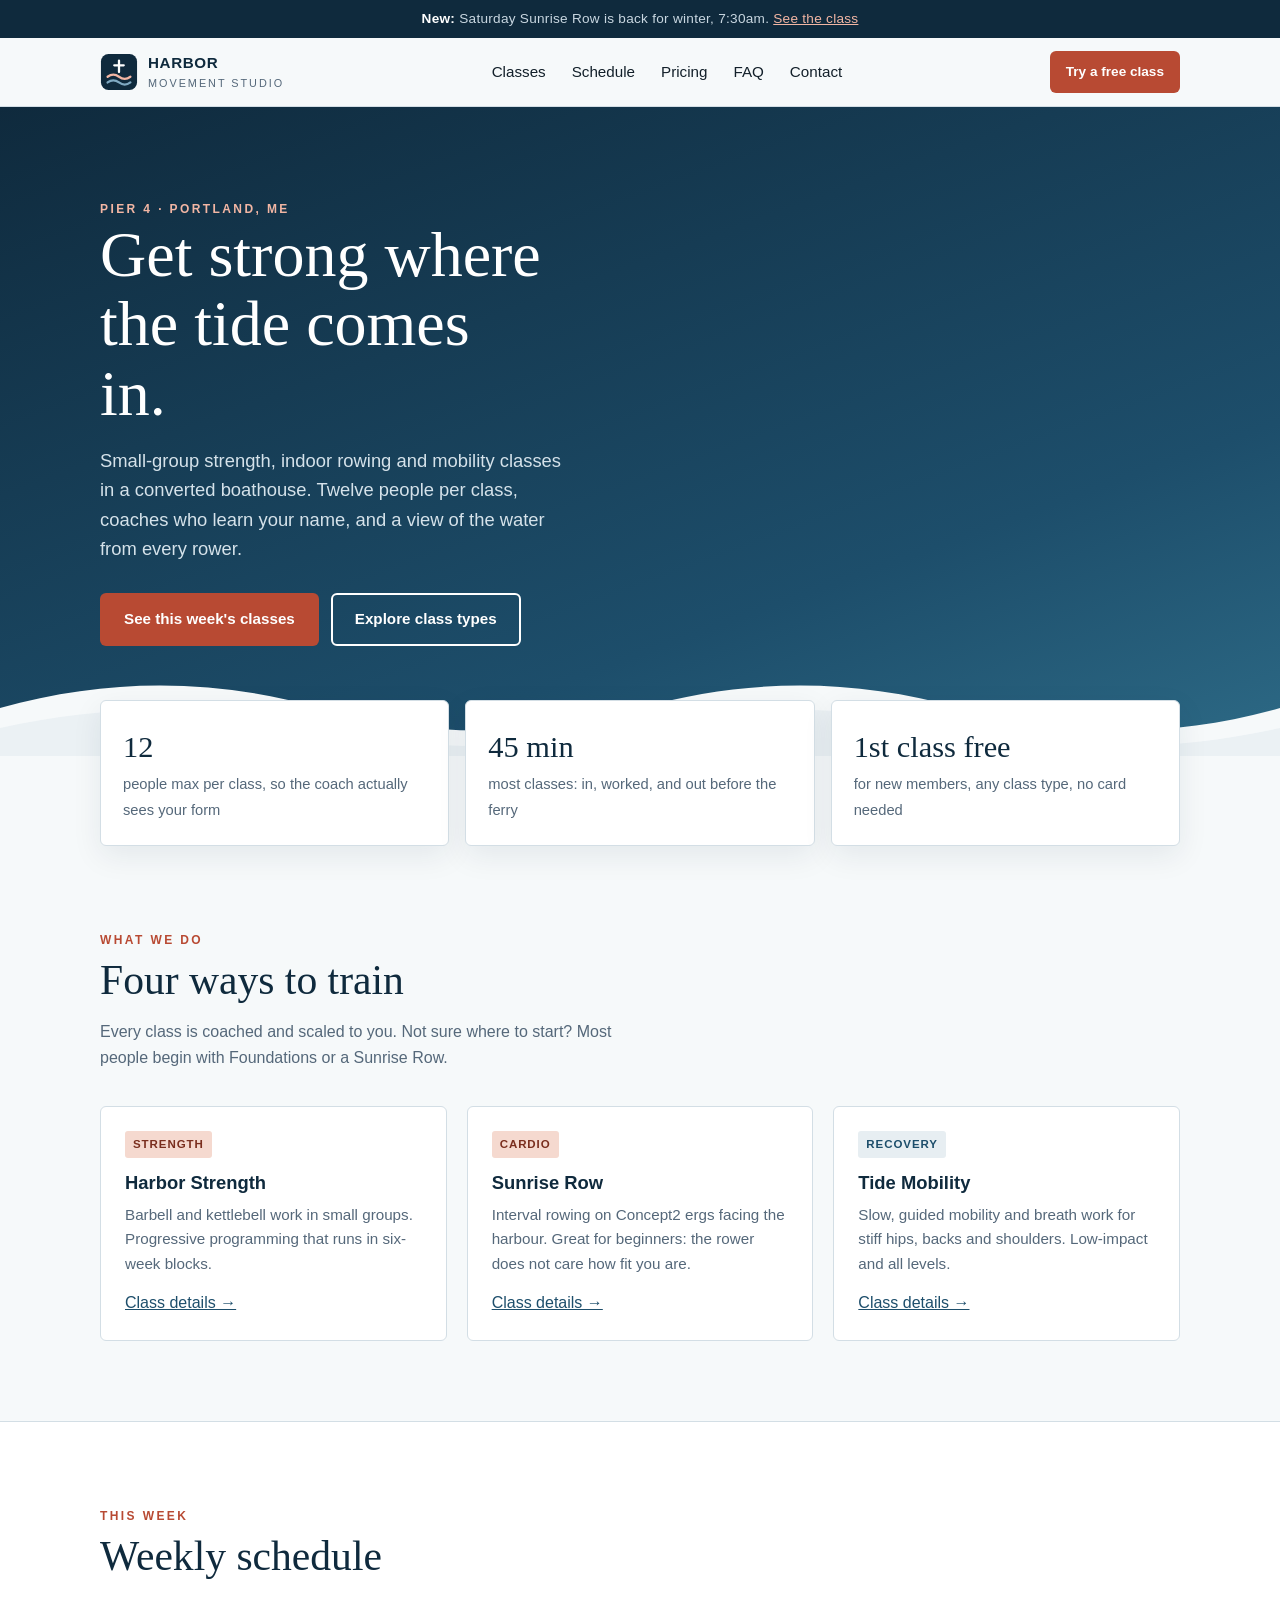
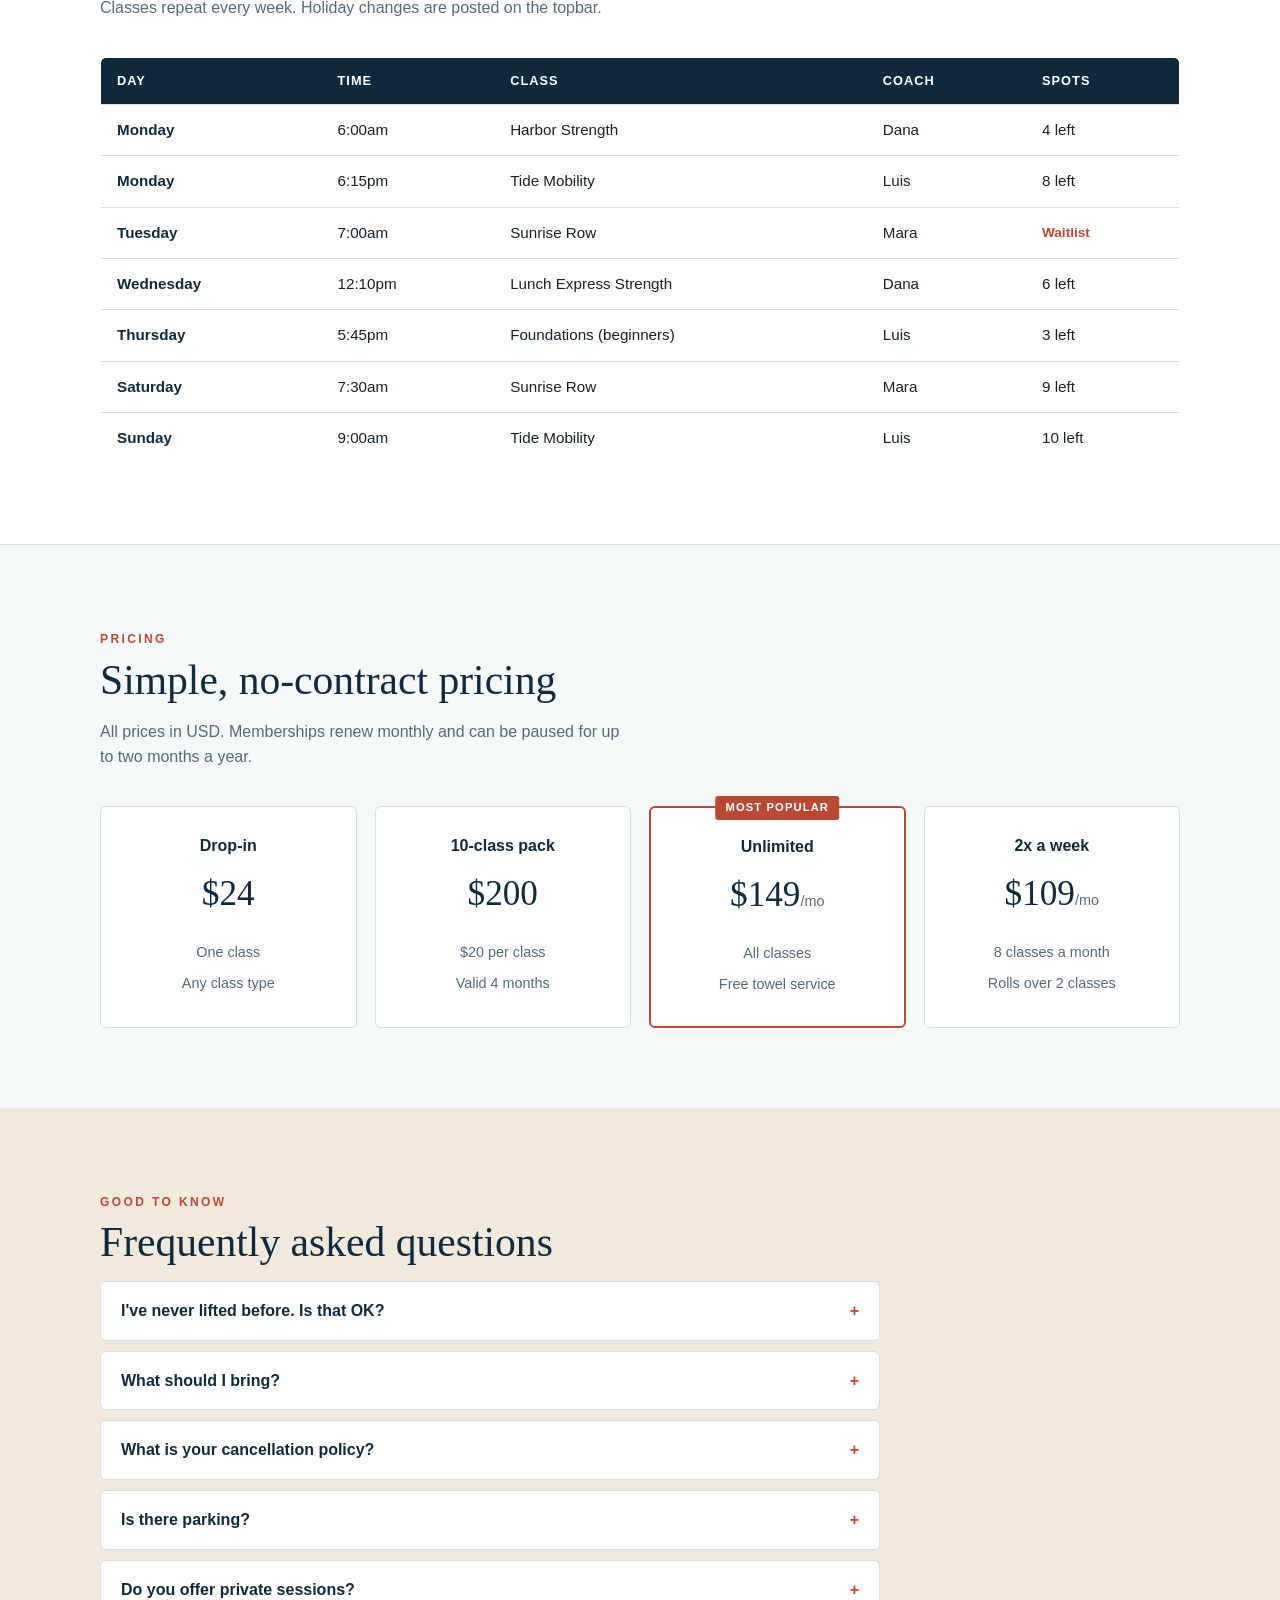
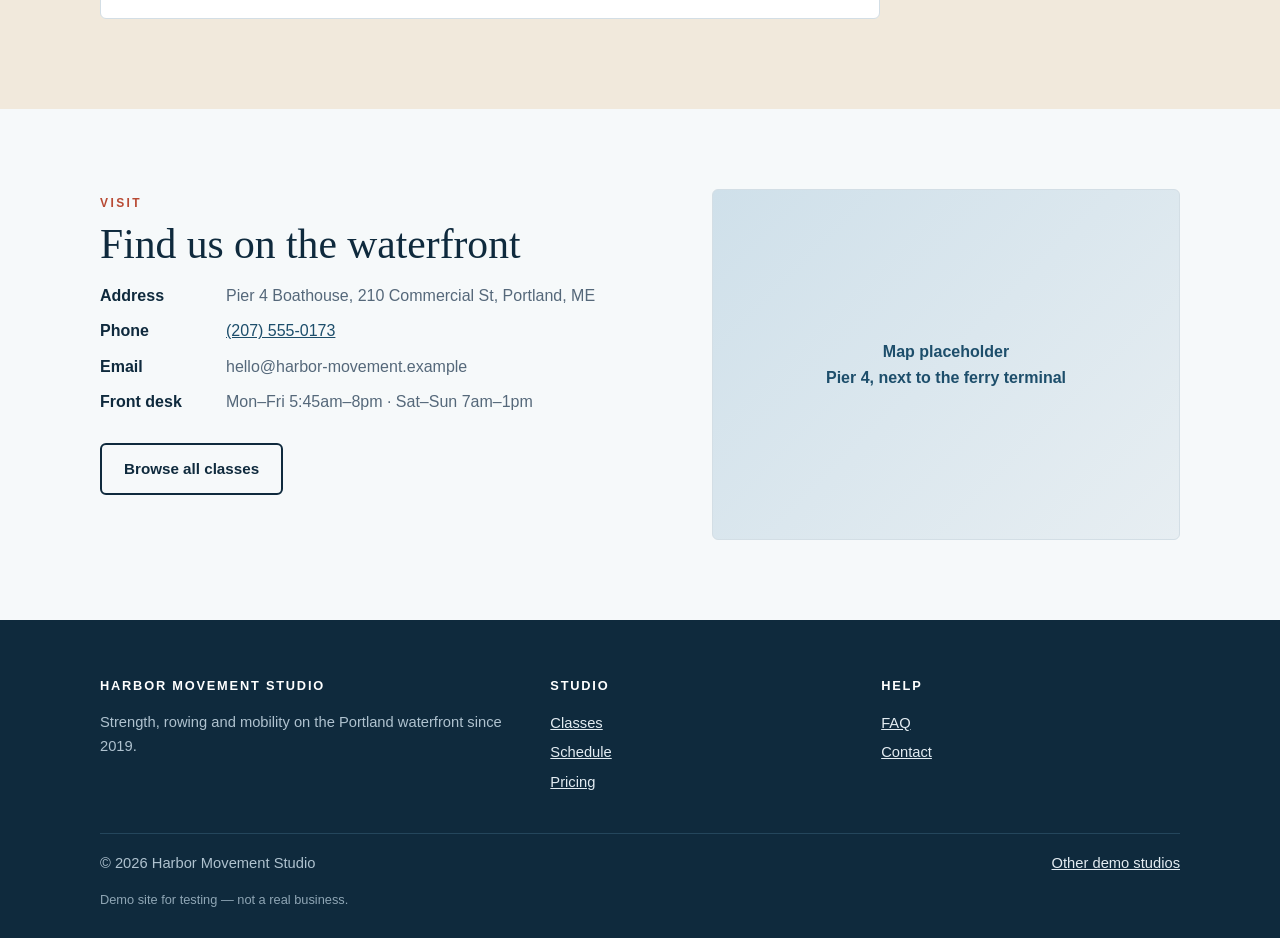
==== harbor/index.html @ f2c1996c "Add Harbor and Riverside pages for the ai-600 test environment" ====
<!doctype html>
<html lang="en">
<head>
<meta charset="utf-8">
<meta name="viewport" content="width=device-width, initial-scale=1">
<meta name="robots" content="noindex">
<title>Harbor Movement Studio — Strength, Rowing &amp; Mobility on the Waterfront</title>
<meta name="description" content="Small-group strength, indoor rowing and mobility classes by the harbour. First class free.">
<link rel="stylesheet" href="style.css">
</head>
<body>

<div class="topbar"><strong>New:</strong> Saturday Sunrise Row is back for winter, 7:30am. <a href="classes.html#row" style="color:#F2B6A4">See the class</a></div>

<header class="nav">
  <div class="wrap nav-row">
    <a class="brand" href="index.html" aria-label="Harbor Movement Studio home">
      <svg width="38" height="38" viewBox="0 0 40 40" aria-hidden="true"><rect x="1" y="1" width="38" height="38" rx="8" fill="#0F2A3D"/><path d="M8 25c4-3 8-3 12 0s8 3 12 0" fill="none" stroke="#F2B6A4" stroke-width="2.4" stroke-linecap="round"/><path d="M8 31c4-3 8-3 12 0s8 3 12 0" fill="none" stroke="#7FA9C2" stroke-width="2.4" stroke-linecap="round"/><path d="M20 8v12M15 13h10" stroke="#fff" stroke-width="2.4" stroke-linecap="round"/></svg>
      <span>Harbor<small>Movement Studio</small></span>
    </a>
    <button class="burger" id="burger" aria-label="Menu" aria-expanded="false" aria-controls="menu"><svg width="24" height="24" viewBox="0 0 24 24" fill="none" stroke="currentColor" stroke-width="2"><path d="M4 7h16M4 12h16M4 17h16"/></svg></button>
    <ul class="links" id="menu">
      <li><a href="classes.html">Classes</a></li>
      <li><a href="#schedule">Schedule</a></li>
      <li><a href="#pricing">Pricing</a></li>
      <li><a href="#faq">FAQ</a></li>
      <li><a href="#contact">Contact</a></li>
    </ul>
    <a class="btn btn-coral btn-sm" href="#pricing">Try a free class</a>
  </div>
</header>

<main>
<section class="hero" style="padding:0">
  <div class="wrap">
    <span class="kicker">Pier 4 · Portland, ME</span>
    <h1>Get strong where the tide comes in.</h1>
    <p>Small-group strength, indoor rowing and mobility classes in a converted boathouse. Twelve people per class, coaches who learn your name, and a view of the water from every rower.</p>
    <div class="ctas">
      <a class="btn btn-coral" href="#schedule">See this week's classes</a>
      <a class="btn btn-line" href="classes.html">Explore class types</a>
    </div>
  </div>
  <svg class="waves" viewBox="0 0 1440 120" preserveAspectRatio="none" aria-hidden="true"><path d="M0 70c120-30 240-30 360 0s240 30 360 0 240-30 360 0 240 30 360 0v50H0z" fill="#F6F9FA"/><path d="M0 90c120-24 240-24 360 0s240 24 360 0 240-24 360 0 240 24 360 0v30H0z" fill="#E7EEF2" opacity=".7"/></svg>
</section>

<div class="wrap">
  <div class="stats">
    <div class="stat"><b>12</b><span>people max per class, so the coach actually sees your form</span></div>
    <div class="stat"><b>45 min</b><span>most classes: in, worked, and out before the ferry</span></div>
    <div class="stat"><b>1st class free</b><span>for new members, any class type, no card needed</span></div>
  </div>
</div>

<section id="classes">
  <div class="wrap">
    <span class="kicker">What we do</span>
    <h2>Four ways to train</h2>
    <p class="lead">Every class is coached and scaled to you. Not sure where to start? Most people begin with Foundations or a Sunrise Row.</p>
    <div class="cards">
      <div class="card"><span class="tag">Strength</span><h3>Harbor Strength</h3><p>Barbell and kettlebell work in small groups. Progressive programming that runs in six-week blocks.</p><a href="classes.html#strength">Class details →</a></div>
      <div class="card"><span class="tag">Cardio</span><h3>Sunrise Row</h3><p>Interval rowing on Concept2 ergs facing the harbour. Great for beginners: the rower does not care how fit you are.</p><a href="classes.html#row">Class details →</a></div>
      <div class="card"><span class="tag calm">Recovery</span><h3>Tide Mobility</h3><p>Slow, guided mobility and breath work for stiff hips, backs and shoulders. Low-impact and all levels.</p><a href="classes.html#mobility">Class details →</a></div>
    </div>
  </div>
</section>

<section class="alt" id="schedule">
  <div class="wrap">
    <span class="kicker">This week</span>
    <h2>Weekly schedule</h2>
    <p class="lead">Classes repeat every week. Holiday changes are posted on the topbar.</p>
    <div class="table-scroll">
      <table class="sched">
        <thead><tr><th>Day</th><th>Time</th><th>Class</th><th>Coach</th><th>Spots</th></tr></thead>
        <tbody>
          <tr><td class="day">Monday</td><td>6:00am</td><td>Harbor Strength</td><td>Dana</td><td>4 left</td></tr>
          <tr><td class="day">Monday</td><td>6:15pm</td><td>Tide Mobility</td><td>Luis</td><td>8 left</td></tr>
          <tr><td class="day">Tuesday</td><td>7:00am</td><td>Sunrise Row</td><td>Mara</td><td class="full">Waitlist</td></tr>
          <tr><td class="day">Wednesday</td><td>12:10pm</td><td>Lunch Express Strength</td><td>Dana</td><td>6 left</td></tr>
          <tr><td class="day">Thursday</td><td>5:45pm</td><td>Foundations (beginners)</td><td>Luis</td><td>3 left</td></tr>
          <tr><td class="day">Saturday</td><td>7:30am</td><td>Sunrise Row</td><td>Mara</td><td>9 left</td></tr>
          <tr><td class="day">Sunday</td><td>9:00am</td><td>Tide Mobility</td><td>Luis</td><td>10 left</td></tr>
        </tbody>
      </table>
    </div>
  </div>
</section>

<section id="pricing">
  <div class="wrap">
    <span class="kicker">Pricing</span>
    <h2>Simple, no-contract pricing</h2>
    <p class="lead">All prices in USD. Memberships renew monthly and can be paused for up to two months a year.</p>
    <div class="prices">
      <div class="price"><h3>Drop-in</h3><div class="amt">$24</div><ul><li>One class</li><li>Any class type</li></ul></div>
      <div class="price"><h3>10-class pack</h3><div class="amt">$200</div><ul><li>$20 per class</li><li>Valid 4 months</li></ul></div>
      <div class="price best"><h3>Unlimited</h3><div class="amt">$149<small>/mo</small></div><ul><li>All classes</li><li>Free towel service</li></ul></div>
      <div class="price"><h3>2x a week</h3><div class="amt">$109<small>/mo</small></div><ul><li>8 classes a month</li><li>Rolls over 2 classes</li></ul></div>
    </div>
  </div>
</section>

<section class="sand" id="faq">
  <div class="wrap">
    <span class="kicker">Good to know</span>
    <h2>Frequently asked questions</h2>
    <div class="faq">
      <details><summary>I've never lifted before. Is that OK?</summary><p>Yes. Start with Foundations on Thursday evenings: it teaches the basic lifts with light weights, and our coaches scale every other class too.</p></details>
      <details><summary>What should I bring?</summary><p>Comfortable clothes, indoor trainers and a water bottle. We have lockers, showers and towels.</p></details>
      <details><summary>What is your cancellation policy?</summary><p>Cancel up to 8 hours before class for a full credit back. Late cancellations and no-shows use the class from your pack or count against your monthly classes.</p></details>
      <details><summary>Is there parking?</summary><p>Two-hour street parking on Commercial St, plus the Pier 4 lot ($2/hour). Bike racks are by the front door.</p></details>
      <details><summary>Do you offer private sessions?</summary><p>Yes, one-on-one and small-group private coaching. Send us a message and a coach will get back to you within a day.</p></details>
    </div>
  </div>
</section>

<section id="contact">
  <div class="wrap contact">
    <div>
      <span class="kicker">Visit</span>
      <h2>Find us on the waterfront</h2>
      <dl>
        <dt>Address</dt><dd>Pier 4 Boathouse, 210 Commercial St, Portland, ME</dd>
        <dt>Phone</dt><dd><a href="tel:+12075550173">(207) 555-0173</a></dd>
        <dt>Email</dt><dd>hello@harbor-movement.example</dd>
        <dt>Front desk</dt><dd>Mon–Fri 5:45am–8pm · Sat–Sun 7am–1pm</dd>
      </dl>
      <p style="margin-top:28px"><a class="btn btn-line-dark" href="classes.html">Browse all classes</a></p>
    </div>
    <div class="mapbox">Map placeholder<br>Pier 4, next to the ferry terminal</div>
  </div>
</section>
</main>

<footer class="site">
  <div class="wrap">
    <div class="foot-grid">
      <div>
        <h4>Harbor Movement Studio</h4>
        <p>Strength, rowing and mobility on the Portland waterfront since 2019.</p>
      </div>
      <div>
        <h4>Studio</h4>
        <ul><li><a href="classes.html">Classes</a></li><li><a href="#schedule">Schedule</a></li><li><a href="#pricing">Pricing</a></li></ul>
      </div>
      <div>
        <h4>Help</h4>
        <ul><li><a href="#faq">FAQ</a></li><li><a href="#contact">Contact</a></li></ul>
      </div>
    </div>
    <div class="legal">
      <span>© 2026 Harbor Movement Studio</span>
      <span><a href="../">Other demo studios</a></span>
    </div>
    <p class="demo-note">Demo site for testing — not a real business.</p>
  </div>
</footer>

<script>
(function(){
  var b=document.getElementById('burger'),m=document.getElementById('menu');
  b.addEventListener('click',function(){var o=m.classList.toggle('open');b.setAttribute('aria-expanded',o);});
  m.addEventListener('click',function(e){if(e.target.tagName==='A'){m.classList.remove('open');b.setAttribute('aria-expanded','false');}});
})();
</script>
<script src="https://app-ai-600.dev.sweatpals.com/static/embed/community/booking-chat/script.js" data-key="sp_pk_Fhf9CdmUwV2UyvgyicJHOasmyPHJg46C" data-holdout-pct="0" data-name="Harbor Movement Studio" data-color="#B84A33" async></script>
</body>
</html>
---- harbor/style.css ----
:root{
  --navy:#0F2A3D; --sea:#1D4E6B; --mist:#E7EEF2; --foam:#F6F9FA; --sand:#F1E9DC;
  --coral:#B84A33; --coral-soft:#F5D9CF; --ink:#13202A; --muted:#55687A; --line:#D3DEE5;
  --radius:6px; --sans:"Avenir Next","Segoe UI",Roboto,Helvetica,Arial,sans-serif;
  --serif:Georgia,"Iowan Old Style","Times New Roman",serif;
}
*{box-sizing:border-box}
html{scroll-behavior:smooth}
body{margin:0;font-family:var(--sans);color:var(--ink);background:var(--foam);line-height:1.6;font-size:16px}
img,svg{max-width:100%}
a{color:var(--sea)}
.wrap{max-width:1120px;margin:0 auto;padding:0 20px}
.topbar{background:var(--navy);color:#C9D7E1;font-size:.85rem;text-align:center;padding:8px 16px;letter-spacing:.02em}
.topbar strong{color:#fff}
header.nav{position:sticky;top:0;z-index:10;background:rgba(246,249,250,.96);border-bottom:1px solid var(--line);backdrop-filter:blur(6px)}
.nav-row{display:flex;align-items:center;justify-content:space-between;height:68px;gap:16px}
.brand{display:flex;align-items:center;gap:10px;text-decoration:none;color:var(--navy);font-weight:700;letter-spacing:.04em;text-transform:uppercase;font-size:.95rem}
.brand small{display:block;font-weight:500;letter-spacing:.18em;font-size:.68rem;color:var(--muted)}
.links{display:flex;gap:26px;list-style:none;margin:0;padding:0}
.links a{text-decoration:none;color:var(--ink);font-weight:500;font-size:.95rem}
.links a:hover,.links a[aria-current="page"]{color:var(--coral)}
.btn{display:inline-block;text-decoration:none;font-weight:600;padding:12px 22px;border-radius:var(--radius);border:2px solid transparent;font-size:.95rem;cursor:pointer}
.btn-coral{background:var(--coral);color:#fff}
.btn-coral:hover{background:#9E3E2A}
.btn-line{border-color:#fff;color:#fff}
.btn-line-dark{border-color:var(--navy);color:var(--navy)}
.btn-sm{padding:8px 14px;font-size:.85rem}
.burger{display:none;background:none;border:0;padding:8px;cursor:pointer;color:var(--navy)}
.hero{background:linear-gradient(160deg,var(--navy) 0%,var(--sea) 70%,#2D6A86 100%);color:#fff;position:relative;overflow:hidden}
.hero .wrap{padding-top:88px;padding-bottom:110px;position:relative;z-index:1}
.hero h1{font-family:var(--serif);font-weight:400;font-size:clamp(2.3rem,5.4vw,4rem);line-height:1.08;margin:0 0 18px;max-width:14ch}
.hero p{font-size:1.15rem;color:#D5E2EA;max-width:46ch;margin:0 0 30px}
.hero .ctas{display:flex;gap:12px;flex-wrap:wrap}
.hero .waves{position:absolute;left:0;right:0;bottom:-2px;width:100%;height:120px}
.kicker{text-transform:uppercase;letter-spacing:.2em;font-size:.75rem;font-weight:700;color:var(--coral)}
.hero .kicker{color:#F2B6A4}
.stats{display:grid;grid-template-columns:repeat(3,1fr);gap:16px;margin-top:-56px;position:relative;z-index:2}
.stat{background:#fff;border:1px solid var(--line);border-radius:var(--radius);padding:22px;box-shadow:0 10px 30px rgba(15,42,61,.08)}
.stat b{display:block;font-family:var(--serif);font-size:1.9rem;color:var(--navy);font-weight:400}
.stat span{color:var(--muted);font-size:.92rem}
section{padding:80px 0}
section.alt{background:#fff;border-top:1px solid var(--line);border-bottom:1px solid var(--line)}
section.sand{background:var(--sand)}
h2{font-family:var(--serif);font-weight:400;font-size:clamp(1.8rem,3.6vw,2.6rem);color:var(--navy);margin:6px 0 14px;line-height:1.15}
.lead{color:var(--muted);max-width:60ch;margin:0 0 36px}
.cards{display:grid;grid-template-columns:repeat(3,1fr);gap:20px}
.card{background:#fff;border:1px solid var(--line);border-radius:var(--radius);padding:24px;display:flex;flex-direction:column}
.card h3{margin:10px 0 6px;color:var(--navy);font-size:1.15rem}
.card p{color:var(--muted);margin:0 0 14px;font-size:.95rem;flex:1}
.tag{display:inline-block;background:var(--coral-soft);color:#7A2E1E;font-size:.72rem;font-weight:700;letter-spacing:.08em;text-transform:uppercase;padding:4px 8px;border-radius:3px;align-self:flex-start}
.tag.calm{background:var(--mist);color:var(--sea)}
.sched{width:100%;border-collapse:collapse;background:#fff;border:1px solid var(--line);border-radius:var(--radius);overflow:hidden;font-size:.95rem}
.sched th,.sched td{padding:13px 16px;text-align:left;border-bottom:1px solid var(--line)}
.sched th{background:var(--navy);color:#fff;font-weight:600;font-size:.8rem;letter-spacing:.08em;text-transform:uppercase}
.sched tr:last-child td{border-bottom:0}
.sched td.day{font-weight:700;color:var(--navy);white-space:nowrap}
.sched .full{color:var(--coral);font-weight:600;font-size:.85rem}
.table-scroll{overflow-x:auto;-webkit-overflow-scrolling:touch}
.prices{display:grid;grid-template-columns:repeat(4,1fr);gap:18px}
.price{background:#fff;border:1px solid var(--line);border-radius:var(--radius);padding:26px 22px;text-align:center}
.price.best{border:2px solid var(--coral);position:relative}
.price.best::before{content:"Most popular";position:absolute;top:-12px;left:50%;transform:translateX(-50%);background:var(--coral);color:#fff;font-size:.7rem;font-weight:700;letter-spacing:.1em;text-transform:uppercase;padding:3px 10px;border-radius:3px;white-space:nowrap}
.price h3{margin:0 0 8px;font-size:1rem;color:var(--navy)}
.price .amt{font-family:var(--serif);font-size:2.2rem;color:var(--navy)}
.price .amt small{font-size:.9rem;color:var(--muted);font-family:var(--sans)}
.price ul{list-style:none;padding:0;margin:14px 0 0;color:var(--muted);font-size:.9rem}
.price li{padding:4px 0}
.faq{max-width:780px}
.faq details{background:#fff;border:1px solid var(--line);border-radius:var(--radius);margin-bottom:10px;padding:0 20px}
.faq summary{cursor:pointer;font-weight:600;color:var(--navy);padding:16px 0;list-style:none}
.faq summary::-webkit-details-marker{display:none}
.faq summary::after{content:"+";float:right;color:var(--coral);font-weight:700}
.faq details[open] summary::after{content:"–"}
.faq details p{margin:0 0 16px;color:var(--muted)}
.contact{display:grid;grid-template-columns:1.1fr .9fr;gap:40px;align-items:start}
.contact dl{margin:0;display:grid;grid-template-columns:110px 1fr;gap:10px 16px}
.contact dt{font-weight:700;color:var(--navy)}
.contact dd{margin:0;color:var(--muted)}
.mapbox{background:linear-gradient(135deg,#CFE0EA,#E7EEF2);border-radius:var(--radius);border:1px solid var(--line);aspect-ratio:4/3;display:flex;align-items:center;justify-content:center;color:var(--sea);font-weight:600;text-align:center;padding:20px}
.page-head{background:var(--navy);color:#fff;padding:64px 0 56px}
.page-head h1{font-family:var(--serif);font-weight:400;font-size:clamp(2rem,4.6vw,3.2rem);margin:6px 0 10px}
.page-head p{color:#C9D7E1;max-width:58ch;margin:0}
.class-list{display:grid;gap:18px}
.class-row{display:grid;grid-template-columns:220px 1fr auto;gap:24px;background:#fff;border:1px solid var(--line);border-radius:var(--radius);padding:24px;align-items:start}
.class-row h3{margin:0 0 6px;color:var(--navy)}
.class-row p{margin:0 0 8px;color:var(--muted)}
.class-row .meta{font-size:.88rem;color:var(--muted)}
.class-row .meta b{color:var(--ink)}
.class-art{height:120px;border-radius:var(--radius)}
footer.site{background:var(--navy);color:#AFC2CF;padding:56px 0 28px;font-size:.92rem}
footer.site a{color:#E3ECF2}
.foot-grid{display:grid;grid-template-columns:1.4fr 1fr 1fr;gap:32px}
footer.site h4{color:#fff;margin:0 0 12px;font-size:.8rem;letter-spacing:.14em;text-transform:uppercase}
footer.site ul{list-style:none;margin:0;padding:0}
footer.site li{padding:3px 0}
.legal{border-top:1px solid #24465C;margin-top:36px;padding-top:18px;display:flex;justify-content:space-between;flex-wrap:wrap;gap:10px}
.demo-note{margin:14px 0 0;color:#8FA6B5;font-size:.8rem}
@media (max-width:900px){
  .links{display:none;position:absolute;top:68px;left:0;right:0;flex-direction:column;gap:0;background:#fff;border-bottom:1px solid var(--line);padding:8px 20px}
  .links.open{display:flex}
  .links a{display:block;padding:12px 0}
  .burger{display:block}
  .nav-row .btn{display:none}
  .cards,.stats{grid-template-columns:1fr}
  .stats{margin-top:-40px}
  .prices{grid-template-columns:1fr 1fr}
  .contact{grid-template-columns:1fr}
  .class-row{grid-template-columns:1fr}
  .foot-grid{grid-template-columns:1fr}
}
@media (max-width:520px){
  .prices{grid-template-columns:1fr}
  section{padding:56px 0}
  .hero .wrap{padding-top:56px;padding-bottom:96px}
}
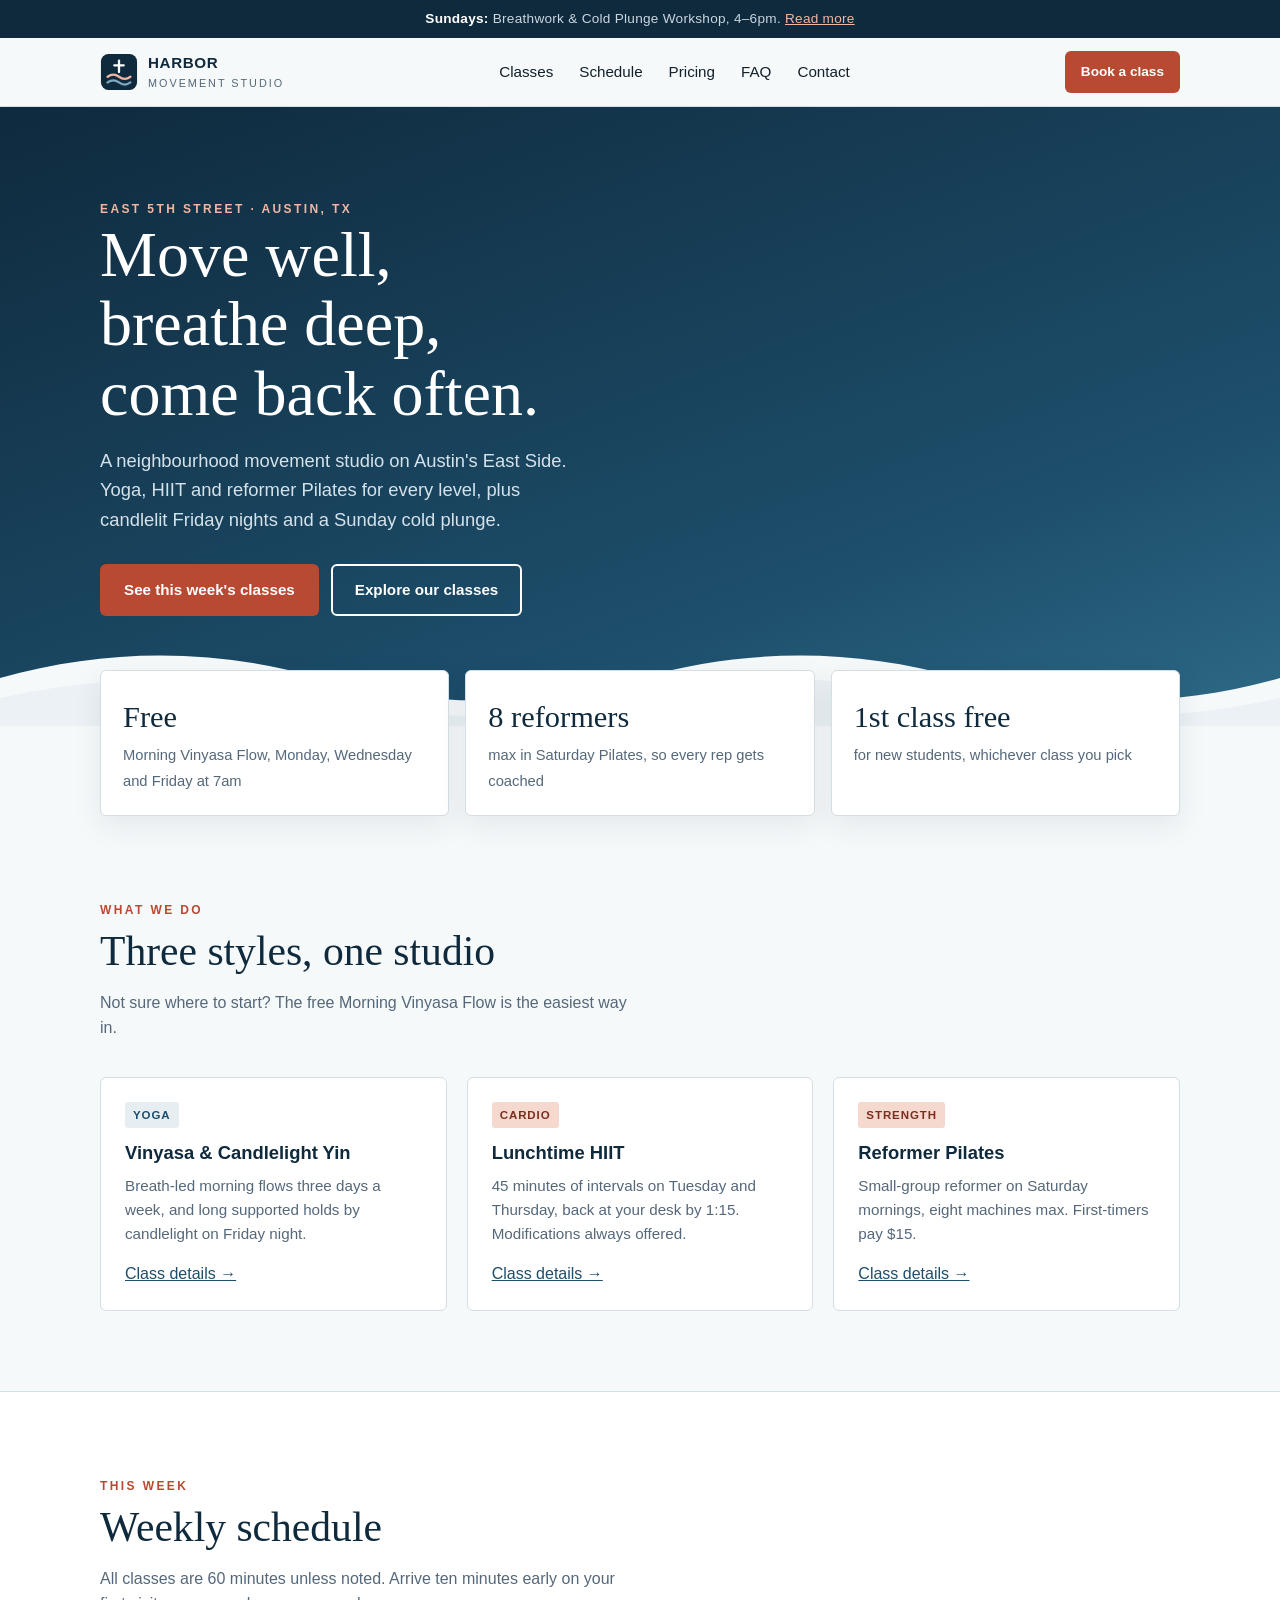
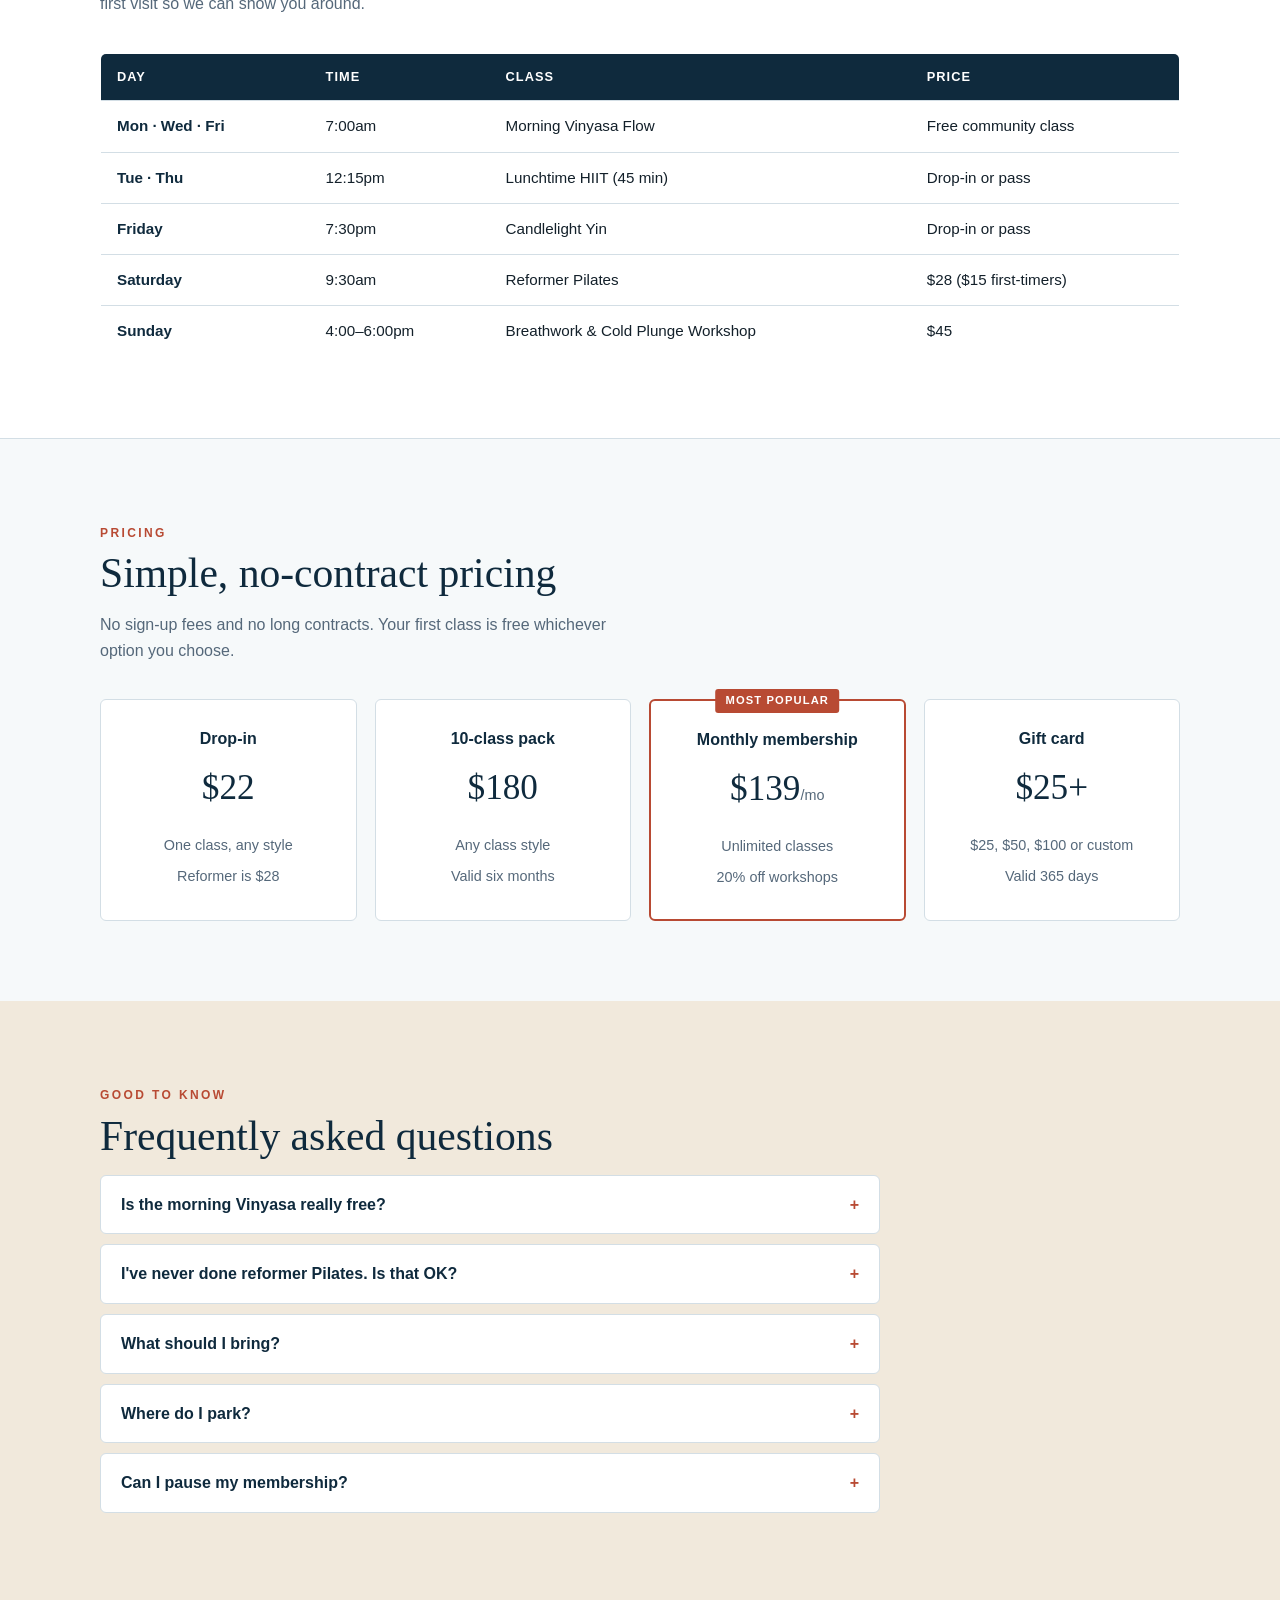
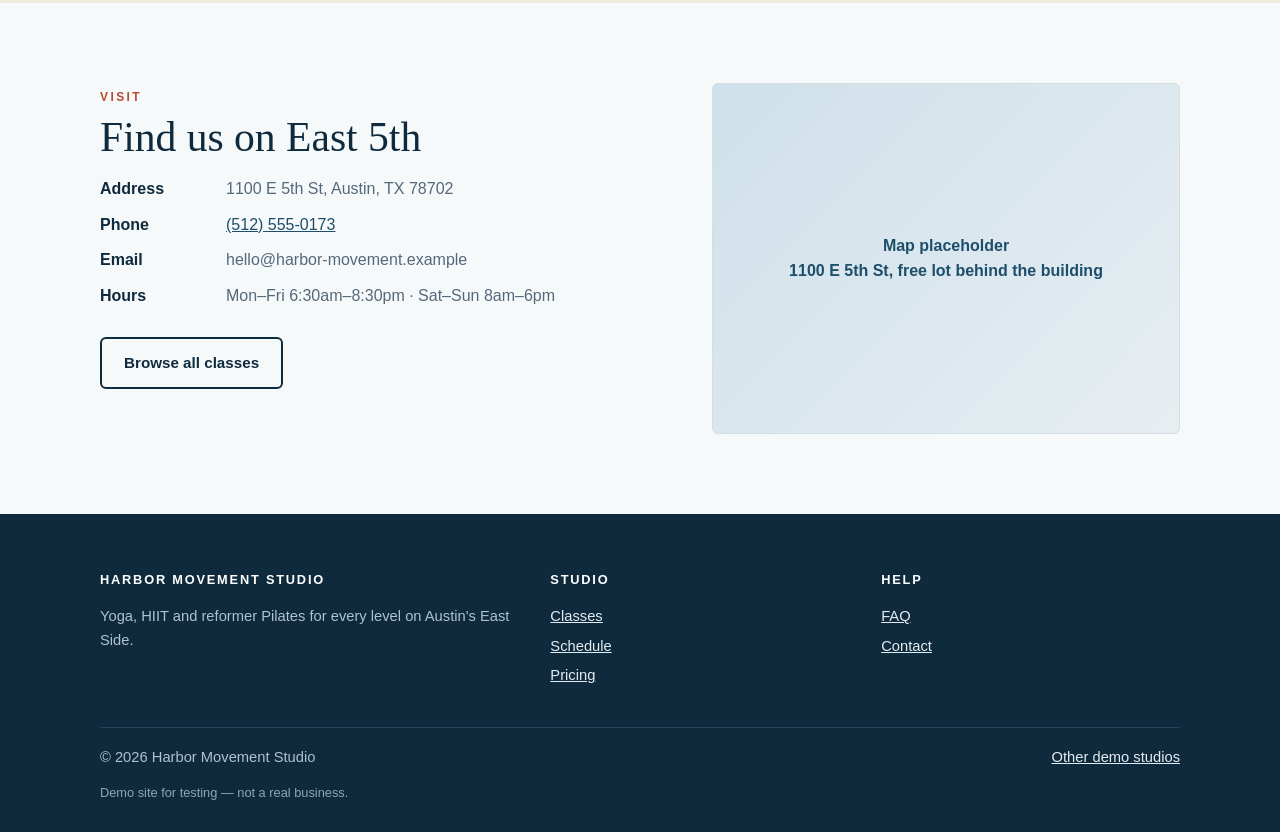
==== commit 413792f5: "Match the Harbor pages to the studio's real classes" ====
--- a/harbor/index.html
+++ b/harbor/index.html
@@ -4,13 +4,13 @@
 <meta charset="utf-8">
 <meta name="viewport" content="width=device-width, initial-scale=1">
 <meta name="robots" content="noindex">
-<title>Harbor Movement Studio — Strength, Rowing &amp; Mobility on the Waterfront</title>
-<meta name="description" content="Small-group strength, indoor rowing and mobility classes by the harbour. First class free.">
+<title>Harbor Movement Studio — Yoga, HIIT &amp; Reformer Pilates on Austin's East Side</title>
+<meta name="description" content="Yoga, HIIT and reformer Pilates for every level on Austin's East Side, plus Candlelight Yin and a Sunday breathwork and cold plunge workshop. First class free.">
 <link rel="stylesheet" href="style.css">
 </head>
 <body>
 
-<div class="topbar"><strong>New:</strong> Saturday Sunrise Row is back for winter, 7:30am. <a href="classes.html#row" style="color:#F2B6A4">See the class</a></div>
+<div class="topbar"><strong>Sundays:</strong> Breathwork &amp; Cold Plunge Workshop, 4–6pm. <a href="classes.html#breathwork" style="color:#F2B6A4">Read more</a></div>
 
 <header class="nav">
   <div class="wrap nav-row">
@@ -26,19 +26,19 @@
       <li><a href="#faq">FAQ</a></li>
       <li><a href="#contact">Contact</a></li>
     </ul>
-    <a class="btn btn-coral btn-sm" href="#pricing">Try a free class</a>
+    <a class="btn btn-coral btn-sm" href="#schedule">Book a class</a>
   </div>
 </header>
 
 <main>
 <section class="hero" style="padding:0">
   <div class="wrap">
-    <span class="kicker">Pier 4 · Portland, ME</span>
-    <h1>Get strong where the tide comes in.</h1>
-    <p>Small-group strength, indoor rowing and mobility classes in a converted boathouse. Twelve people per class, coaches who learn your name, and a view of the water from every rower.</p>
+    <span class="kicker">East 5th Street · Austin, TX</span>
+    <h1>Move well, breathe deep, come back often.</h1>
+    <p>A neighbourhood movement studio on Austin's East Side. Yoga, HIIT and reformer Pilates for every level, plus candlelit Friday nights and a Sunday cold plunge.</p>
     <div class="ctas">
       <a class="btn btn-coral" href="#schedule">See this week's classes</a>
-      <a class="btn btn-line" href="classes.html">Explore class types</a>
+      <a class="btn btn-line" href="classes.html">Explore our classes</a>
     </div>
   </div>
   <svg class="waves" viewBox="0 0 1440 120" preserveAspectRatio="none" aria-hidden="true"><path d="M0 70c120-30 240-30 360 0s240 30 360 0 240-30 360 0 240 30 360 0v50H0z" fill="#F6F9FA"/><path d="M0 90c120-24 240-24 360 0s240 24 360 0 240-24 360 0 240 24 360 0v30H0z" fill="#E7EEF2" opacity=".7"/></svg>
@@ -46,21 +46,21 @@
 
 <div class="wrap">
   <div class="stats">
-    <div class="stat"><b>12</b><span>people max per class, so the coach actually sees your form</span></div>
-    <div class="stat"><b>45 min</b><span>most classes: in, worked, and out before the ferry</span></div>
-    <div class="stat"><b>1st class free</b><span>for new members, any class type, no card needed</span></div>
+    <div class="stat"><b>Free</b><span>Morning Vinyasa Flow, Monday, Wednesday and Friday at 7am</span></div>
+    <div class="stat"><b>8 reformers</b><span>max in Saturday Pilates, so every rep gets coached</span></div>
+    <div class="stat"><b>1st class free</b><span>for new students, whichever class you pick</span></div>
   </div>
 </div>
 
 <section id="classes">
   <div class="wrap">
     <span class="kicker">What we do</span>
-    <h2>Four ways to train</h2>
-    <p class="lead">Every class is coached and scaled to you. Not sure where to start? Most people begin with Foundations or a Sunrise Row.</p>
+    <h2>Three styles, one studio</h2>
+    <p class="lead">Not sure where to start? The free Morning Vinyasa Flow is the easiest way in.</p>
     <div class="cards">
-      <div class="card"><span class="tag">Strength</span><h3>Harbor Strength</h3><p>Barbell and kettlebell work in small groups. Progressive programming that runs in six-week blocks.</p><a href="classes.html#strength">Class details →</a></div>
-      <div class="card"><span class="tag">Cardio</span><h3>Sunrise Row</h3><p>Interval rowing on Concept2 ergs facing the harbour. Great for beginners: the rower does not care how fit you are.</p><a href="classes.html#row">Class details →</a></div>
-      <div class="card"><span class="tag calm">Recovery</span><h3>Tide Mobility</h3><p>Slow, guided mobility and breath work for stiff hips, backs and shoulders. Low-impact and all levels.</p><a href="classes.html#mobility">Class details →</a></div>
+      <div class="card"><span class="tag calm">Yoga</span><h3>Vinyasa &amp; Candlelight Yin</h3><p>Breath-led morning flows three days a week, and long supported holds by candlelight on Friday night.</p><a href="classes.html#vinyasa">Class details →</a></div>
+      <div class="card"><span class="tag">Cardio</span><h3>Lunchtime HIIT</h3><p>45 minutes of intervals on Tuesday and Thursday, back at your desk by 1:15. Modifications always offered.</p><a href="classes.html#hiit">Class details →</a></div>
+      <div class="card"><span class="tag">Strength</span><h3>Reformer Pilates</h3><p>Small-group reformer on Saturday mornings, eight machines max. First-timers pay $15.</p><a href="classes.html#reformer">Class details →</a></div>
     </div>
   </div>
 </section>
@@ -69,18 +69,16 @@
   <div class="wrap">
     <span class="kicker">This week</span>
     <h2>Weekly schedule</h2>
-    <p class="lead">Classes repeat every week. Holiday changes are posted on the topbar.</p>
+    <p class="lead">All classes are 60 minutes unless noted. Arrive ten minutes early on your first visit so we can show you around.</p>
     <div class="table-scroll">
       <table class="sched">
-        <thead><tr><th>Day</th><th>Time</th><th>Class</th><th>Coach</th><th>Spots</th></tr></thead>
+        <thead><tr><th>Day</th><th>Time</th><th>Class</th><th>Price</th></tr></thead>
         <tbody>
-          <tr><td class="day">Monday</td><td>6:00am</td><td>Harbor Strength</td><td>Dana</td><td>4 left</td></tr>
-          <tr><td class="day">Monday</td><td>6:15pm</td><td>Tide Mobility</td><td>Luis</td><td>8 left</td></tr>
-          <tr><td class="day">Tuesday</td><td>7:00am</td><td>Sunrise Row</td><td>Mara</td><td class="full">Waitlist</td></tr>
-          <tr><td class="day">Wednesday</td><td>12:10pm</td><td>Lunch Express Strength</td><td>Dana</td><td>6 left</td></tr>
-          <tr><td class="day">Thursday</td><td>5:45pm</td><td>Foundations (beginners)</td><td>Luis</td><td>3 left</td></tr>
-          <tr><td class="day">Saturday</td><td>7:30am</td><td>Sunrise Row</td><td>Mara</td><td>9 left</td></tr>
-          <tr><td class="day">Sunday</td><td>9:00am</td><td>Tide Mobility</td><td>Luis</td><td>10 left</td></tr>
+          <tr><td class="day">Mon · Wed · Fri</td><td>7:00am</td><td>Morning Vinyasa Flow</td><td>Free community class</td></tr>
+          <tr><td class="day">Tue · Thu</td><td>12:15pm</td><td>Lunchtime HIIT (45 min)</td><td>Drop-in or pass</td></tr>
+          <tr><td class="day">Friday</td><td>7:30pm</td><td>Candlelight Yin</td><td>Drop-in or pass</td></tr>
+          <tr><td class="day">Saturday</td><td>9:30am</td><td>Reformer Pilates</td><td>$28 ($15 first-timers)</td></tr>
+          <tr><td class="day">Sunday</td><td>4:00–6:00pm</td><td>Breathwork &amp; Cold Plunge Workshop</td><td>$45</td></tr>
         </tbody>
       </table>
     </div>
@@ -91,12 +89,12 @@
   <div class="wrap">
     <span class="kicker">Pricing</span>
     <h2>Simple, no-contract pricing</h2>
-    <p class="lead">All prices in USD. Memberships renew monthly and can be paused for up to two months a year.</p>
+    <p class="lead">No sign-up fees and no long contracts. Your first class is free whichever option you choose.</p>
     <div class="prices">
-      <div class="price"><h3>Drop-in</h3><div class="amt">$24</div><ul><li>One class</li><li>Any class type</li></ul></div>
-      <div class="price"><h3>10-class pack</h3><div class="amt">$200</div><ul><li>$20 per class</li><li>Valid 4 months</li></ul></div>
-      <div class="price best"><h3>Unlimited</h3><div class="amt">$149<small>/mo</small></div><ul><li>All classes</li><li>Free towel service</li></ul></div>
-      <div class="price"><h3>2x a week</h3><div class="amt">$109<small>/mo</small></div><ul><li>8 classes a month</li><li>Rolls over 2 classes</li></ul></div>
+      <div class="price"><h3>Drop-in</h3><div class="amt">$22</div><ul><li>One class, any style</li><li>Reformer is $28</li></ul></div>
+      <div class="price"><h3>10-class pack</h3><div class="amt">$180</div><ul><li>Any class style</li><li>Valid six months</li></ul></div>
+      <div class="price best"><h3>Monthly membership</h3><div class="amt">$139<small>/mo</small></div><ul><li>Unlimited classes</li><li>20% off workshops</li></ul></div>
+      <div class="price"><h3>Gift card</h3><div class="amt">$25+</div><ul><li>$25, $50, $100 or custom</li><li>Valid 365 days</li></ul></div>
     </div>
   </div>
 </section>
@@ -106,11 +104,11 @@
     <span class="kicker">Good to know</span>
     <h2>Frequently asked questions</h2>
     <div class="faq">
-      <details><summary>I've never lifted before. Is that OK?</summary><p>Yes. Start with Foundations on Thursday evenings: it teaches the basic lifts with light weights, and our coaches scale every other class too.</p></details>
-      <details><summary>What should I bring?</summary><p>Comfortable clothes, indoor trainers and a water bottle. We have lockers, showers and towels.</p></details>
-      <details><summary>What is your cancellation policy?</summary><p>Cancel up to 8 hours before class for a full credit back. Late cancellations and no-shows use the class from your pack or count against your monthly classes.</p></details>
-      <details><summary>Is there parking?</summary><p>Two-hour street parking on Commercial St, plus the Pier 4 lot ($2/hour). Bike racks are by the front door.</p></details>
-      <details><summary>Do you offer private sessions?</summary><p>Yes, one-on-one and small-group private coaching. Send us a message and a coach will get back to you within a day.</p></details>
+      <details><summary>Is the morning Vinyasa really free?</summary><p>Yes. Monday, Wednesday and Friday at 7:00am are free community classes. Reserving a mat helps us plan.</p></details>
+      <details><summary>I've never done reformer Pilates. Is that OK?</summary><p>Absolutely. Saturday's class is capped at eight machines and the instructor sets everyone up. First-timers pay $15.</p></details>
+      <details><summary>What should I bring?</summary><p>Just yourself and water. Mats, towels and props are included; grip socks are required for Reformer.</p></details>
+      <details><summary>Where do I park?</summary><p>There's a free lot behind the building, plus street parking on weekends.</p></details>
+      <details><summary>Can I pause my membership?</summary><p>Anytime, for up to two months a year, from your account or at the front desk.</p></details>
     </div>
   </div>
 </section>
@@ -119,16 +117,16 @@
   <div class="wrap contact">
     <div>
       <span class="kicker">Visit</span>
-      <h2>Find us on the waterfront</h2>
+      <h2>Find us on East 5th</h2>
       <dl>
-        <dt>Address</dt><dd>Pier 4 Boathouse, 210 Commercial St, Portland, ME</dd>
-        <dt>Phone</dt><dd><a href="tel:+12075550173">(207) 555-0173</a></dd>
+        <dt>Address</dt><dd>1100 E 5th St, Austin, TX 78702</dd>
+        <dt>Phone</dt><dd><a href="tel:+15125550173">(512) 555-0173</a></dd>
         <dt>Email</dt><dd>hello@harbor-movement.example</dd>
-        <dt>Front desk</dt><dd>Mon–Fri 5:45am–8pm · Sat–Sun 7am–1pm</dd>
+        <dt>Hours</dt><dd>Mon–Fri 6:30am–8:30pm · Sat–Sun 8am–6pm</dd>
       </dl>
       <p style="margin-top:28px"><a class="btn btn-line-dark" href="classes.html">Browse all classes</a></p>
     </div>
-    <div class="mapbox">Map placeholder<br>Pier 4, next to the ferry terminal</div>
+    <div class="mapbox">Map placeholder<br>1100 E 5th St, free lot behind the building</div>
   </div>
 </section>
 </main>
@@ -138,7 +136,7 @@
     <div class="foot-grid">
       <div>
         <h4>Harbor Movement Studio</h4>
-        <p>Strength, rowing and mobility on the Portland waterfront since 2019.</p>
+        <p>Yoga, HIIT and reformer Pilates for every level on Austin's East Side.</p>
       </div>
       <div>
         <h4>Studio</h4>
